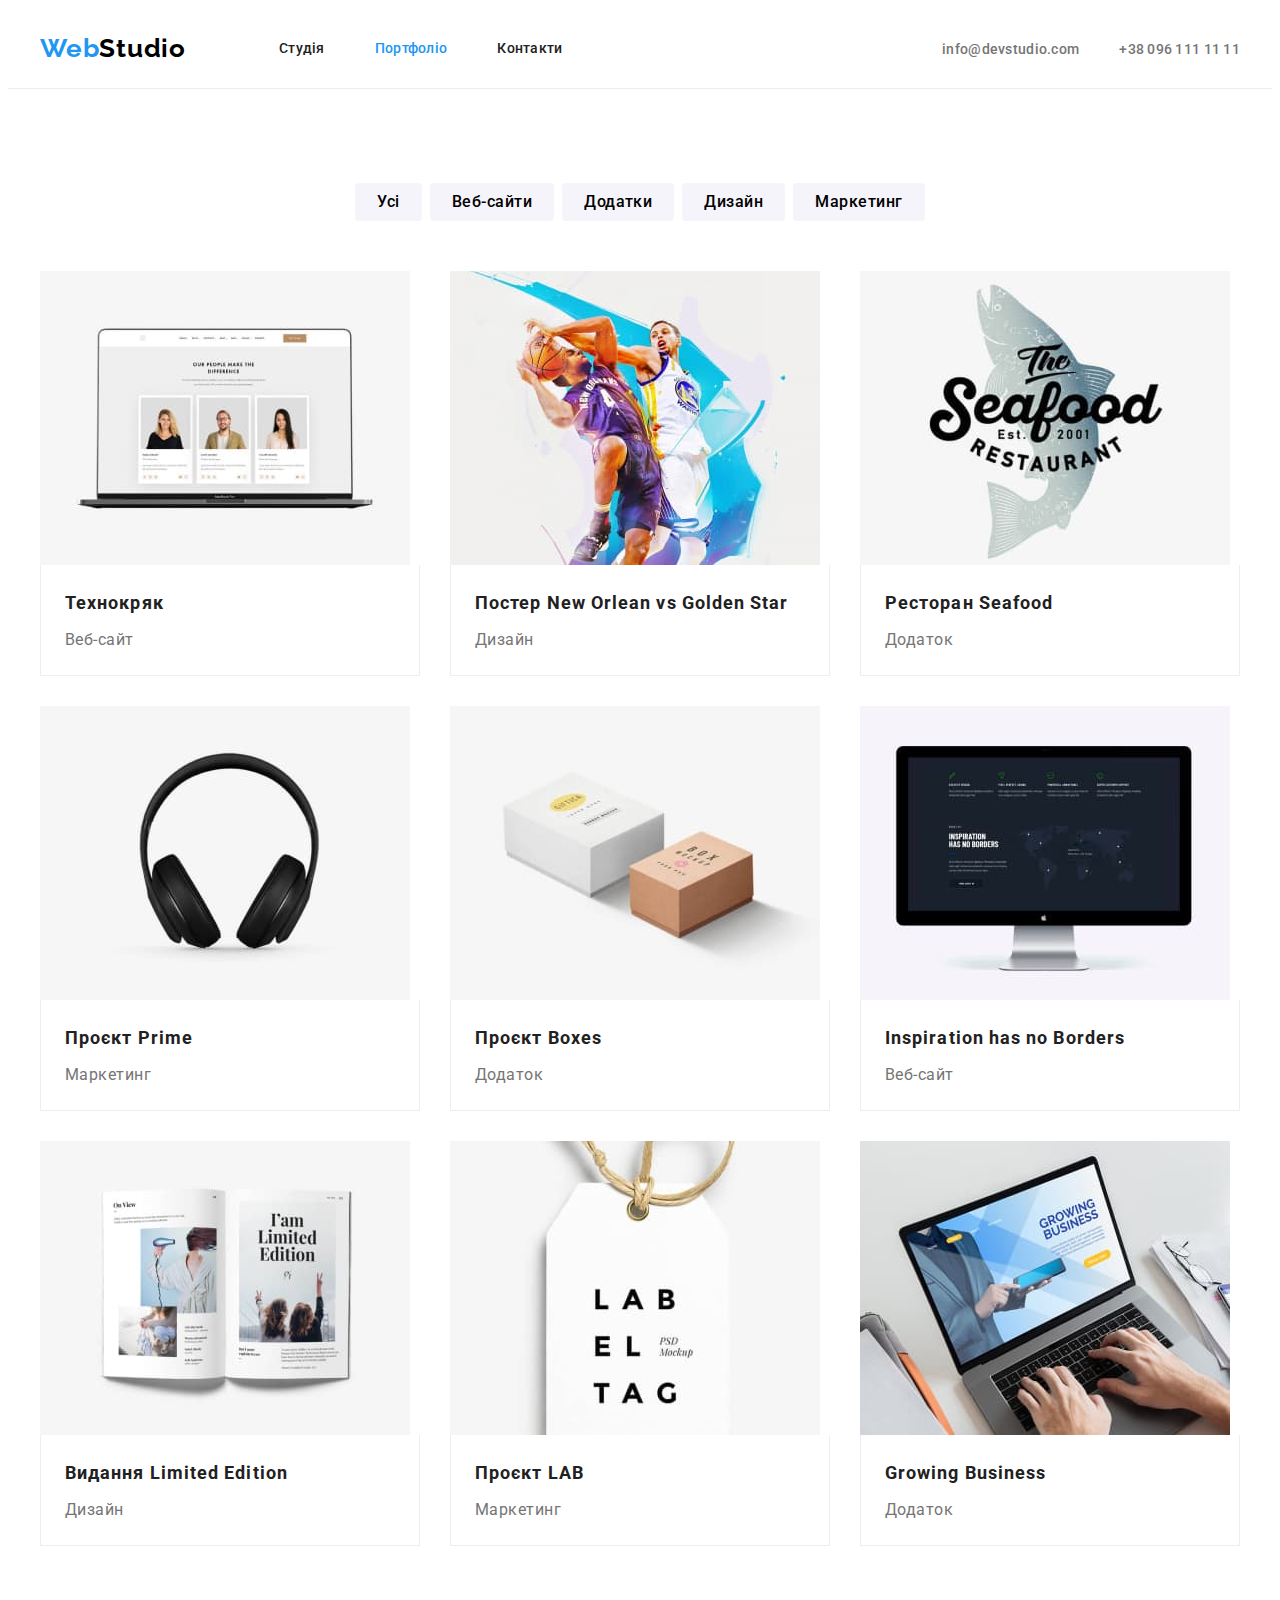
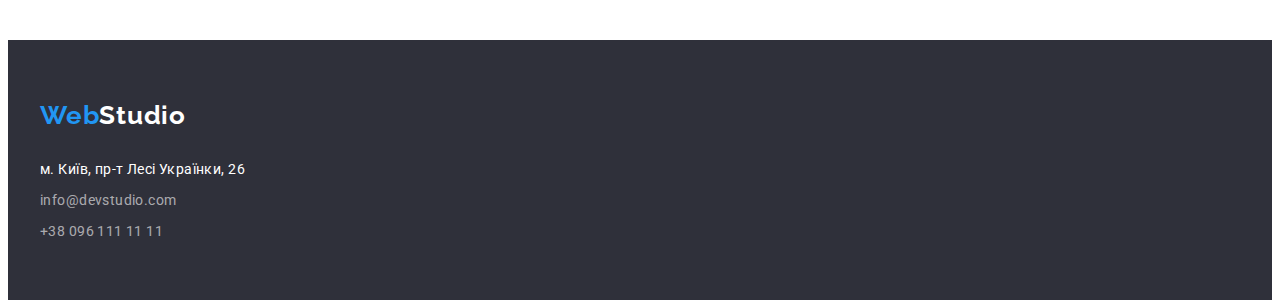
==== portfolio.html @ 0dc54e3d "завдання 4" ====
<!DOCTYPE html>
<html lang="uk">
  <head>
    <meta charset="UTF-8" />
    <meta http-equiv="X-UA-Compatible" content="IE=edge" />
    <meta name="viewport" content="width=device-width, initial-scale=1.0" />
    <link rel="preconnect" href="https://fonts.googleapis.com" />
    <link rel="preconnect" href="https://fonts.gstatic.com" crossorigin />
    <link
      href="https://fonts.googleapis.com/css2?family=Raleway:wght@700&family=Roboto:wght@400;500;700;900&display=swap"
      rel="stylesheet"
    />
    <link
      rel="stylesheet"
      href="https://cdnjs.cloudflare.com/ajax/libs/modern-normalize/1.1.0/modern-normalize.min.css"
      integrity="sha512-wpPYUAdjBVSE4KJnH1VR1HeZfpl1ub8YT/NKx4PuQ5NmX2tKuGu6U/JRp5y+Y8XG2tV+wKQpNHVUX03MfMFn9Q=="
      crossorigin="anonymous"
      referrerpolicy="no-referrer"
    />
    <link rel="stylesheet" href="./css/styles.css" />
    <title>Портфоліо</title>
  </head>
  <body>
    <header class="design-header">
      <div class="container">
        <div class="header-container">
          <nav class="nav-container">
            <a class="logo" href="./index.html"><span class="accent">Web</span>Studio</a>
            <ul class="list header-menu">
              <li>
                <a class="navi link" href="./index.html">Студія</a>
              </li>
              <li>
                <a class="navi current link" href="./portfolio.html">Портфоліо</a>
              </li>
              <li>
                <a class="navi link" href="#">Контакти</a>
              </li>
            </ul>
          </nav>
          <ul class="header-media list">
            <li>
              <a class="mail-phone link" href="mailto:info@devstudio.com">info@devstudio.com</a>
            </li>
            <li>
              <a class="mail-phone link" href="tel:+380961111111">+38 096 111 11 11</a>
            </li>
          </ul>
        </div>
      </div>
    </header>
    <main class="portfolio-main">
      <section class="section">
        <div class="container list-container">
          <h1 class="visually-hidden">Приклади наших робіт</h1>
          <ul class="list list-button">
            <li>
              <button class="portfolio-button" type="button">Усі</button>
            </li>
            <li>
              <button class="portfolio-button" type="button">Веб-сайти</button>
            </li>
            <li>
              <button class="portfolio-button" type="button">Додатки</button>
            </li>
            <li>
              <button class="portfolio-button" type="button">Дизайн</button>
            </li>
            <li>
              <button class="portfolio-button" type="button">Маркетинг</button>
            </li>
          </ul>
          <ul class="list img-container">
            <li class="portfolio-item">
              <img src="./images/img1-portfolio.jpg" alt="Наші розробки" width="370" />
              <div class="div-text">
                <h2 class="porfolio-title">Технокряк</h2>
                <p class="portfolio-text">Веб-сайт</p>
              </div>
            </li>
            <li class="portfolio-item">
              <img src="./images/img2-portfolio.jpg" alt="Баскетбол" width="370" />
              <div class="div-text">
                <h2 class="porfolio-title">Постер New Orlean vs Golden Star</h2>
                <p class="portfolio-text">Дизайн</p>
              </div>
            </li>
            <li class="portfolio-item">
              <img src="./images/img3-portfolio.jpg" alt="Риба" width="370" />
              <div class="div-text">
                <h2 class="porfolio-title">Ресторан Seafood</h2>
                <p class="portfolio-text">Додаток</p>
              </div>
            </li>
            <li class="portfolio-item">
              <img src="./images/img4-portfolio.jpg" alt="Навушники" width="370" />
              <div class="div-text">
                <h2 class="porfolio-title">Проєкт Prime</h2>
                <p class="portfolio-text">Маркетинг</p>
              </div>
            </li>
            <li class="portfolio-item">
              <img src="./images/img5-portfolio.jpg" alt="Коробочки" width="370" />
              <div class="div-text">
                <h2 class="porfolio-title">Проєкт Boxes</h2>
                <p class="portfolio-text">Додаток</p>
              </div>
            </li>
            <li class="portfolio-item">
              <img src="./images/img6-portfolio.jpg" alt="Монітор" width="370" />
              <div class="div-text">
                <h2 class="porfolio-title">Inspiration has no Borders</h2>
                <p class="portfolio-text">Веб-сайт</p>
              </div>
            </li>
            <li class="portfolio-item">
              <img src="./images/img7-portfolio.jpg" alt="Книга" width="370" />
              <div class="div-text">
                <h2 class="porfolio-title">Видання Limited Edition</h2>
                <p class="portfolio-text">Дизайн</p>
              </div>
            </li>
            <li class="portfolio-item">
              <img src="./images/img8-portfolio.jpg" alt="Бірка" width="370" />
              <div class="div-text">
                <h2 class="porfolio-title">Проєкт LAB</h2>
                <p class="portfolio-text">Маркетинг</p>
              </div>
            </li>
            <li class="portfolio-item">
              <img src="./images/img9-portfolio.jpg" alt="Робота за ноубуком" width="370" />
              <div class="div-text">
                <h2 class="porfolio-title">Growing Business</h2>
                <p class="portfolio-text">Додаток</p>
              </div>
            </li>
          </ul>
        </div>
      </section>
    </main>
    <footer class="design-footer">
      <div class="container">
        <a class="logo-footer link" href="./index.html"><span class="accent">Web</span>Studio</a>
        <address class="address-box">
          <ul class="list">
            <li class="footer-items">
              <a
                class="footer-map"
                href="https://goo.gl/maps/CPtrU1FHBa2aNyZL9"
                rel="noopener noreferrer nofollow"
                target="_blank"
                >м. Київ, пр-т Лесі Українки, 26</a
              >
            </li>
            <li class="footer-items">
              <a class="footer-mail" href="mailto:info@devstudio.com">info@devstudio.com</a>
            </li>
            <li>
              <a class="footer-phon" href="tel:+380961111111">+38 096 111 11 11</a>
            </li>
          </ul>
        </address>
      </div>
    </footer>
  </body>
</html>
---- css/styles.css ----
/* Variables */
:root {
  --main-background-color: #fff;

  --hero-bg-color: #2f303a;
  --button-bg-color: #2196f3;
  --button-bgactiv-color: #188ce8;
  --sectionwork-bg-color: #f5f5f5;
  --sectionteam-bg-color: #f5f4fa;
  --footer-bg-color: #2f303a;

  --accent-color: #2196f3;

  --main-font-color: #212121;
  --headadd-font-color: #757575;
  --secondary-font-color: #fff;
  --logo-font-color: #000000;
  --add-ml-color: rgba(255, 255, 255, 0.6);
  --header-line-color: #ececec;
  --item-border-color: #eeeeee;
}
/* Global styles */
body {
  background-color: var(--main-background-color);
  color: var(--main-font-color);
  font-family: 'Roboto', sans-serif;
}
.list {
  list-style-type: none;
}
.link {
  color: inherit;
  text-decoration: none;
}
.visually-hidden {
  position: absolute;
  white-space: nowrap;
  width: 1px;
  height: 1px;
  overflow: hidden;
  border: 0;
  padding: 0;
  clip: rect(0 0 0 0);
  clip-path: inset(50%);
  margin: -1px;
}
/* Design */
.logo {
  font-family: 'Raleway', sans-serif;
  text-decoration: none;
  font-weight: 700;
  font-size: 26px;
  line-height: 1.192;
  letter-spacing: 0.03em;

  color: var(--logo-font-color);
}
.accent {
  color: var(--accent-color);
}
.navi {
  font-weight: 500;
  font-size: 14px;
  line-height: 1.143;
  letter-spacing: 0.02em;
  padding: 32px 0;
  display: flex;
}
.navi:hover,
.navi:focus {
  color: var(--accent-color);
}
.mail-phone {
  color: var(--headadd-font-color);

  font-weight: 500;
  font-size: 14px;
  line-height: 1.143;
  letter-spacing: 0.02em;
}
.mail-phone:hover,
.mail-phone:focus {
  color: var(--accent-color);
}
.hero {
  background-color: var(--hero-bg-color);
  margin: 0 auto;

  max-width: 1600px;
  padding-top: 200px;
  padding-bottom: 200px;
}
.hero-title {
  color: var(--secondary-font-color);

  font-weight: 900;
  font-size: 44px;
  line-height: 1.363;
  text-transform: uppercase;
  text-align: center;
  letter-spacing: 0.06em;
  margin-top: 0;
  margin-bottom: 30px;
  width: 696px;
  margin-left: auto;
  margin-right: auto;
}
.hero-button {
  background-color: var(--button-bg-color);
  color: var(--secondary-font-color);

  font-family: inherit;
  font-weight: 700;
  font-size: 16px;
  line-height: 1.875;
  letter-spacing: 0.06em;
  text-align: center;

  cursor: pointer;
  display: block;
  margin-left: auto;
  margin-right: auto;

  border-radius: 4px;
  border: none;
  padding: 10px 24px;
}
.hero-button:hover,
.hero-button:focus {
  background-color: var(--button-bgactiv-color);
  width: 216px;
}
.features-title {
  text-transform: uppercase;
  font-size: 14px;
  line-height: 1.143;
  letter-spacing: 0.03em;
}
.features-text {
  color: var(--headadd-font-color);

  font-size: 14px;
  line-height: 1.714;
  letter-spacing: 0.03em;
  margin: 0;
}
.work-title {
  text-align: center;
  font-size: 36px;
  line-height: 1.167;
  letter-spacing: 0.03em;
  margin-bottom: 50px;
}
.work-list {
  display: flex;
  gap: 30px;
}
.team {
  background-color: var(--sectionteam-bg-color);
}
.team-title {
  text-align: center;
  font-size: 36px;
  line-height: 1.167;
  letter-spacing: 0.03em;
  margin-bottom: 50px;
}
.card {
  background-color: var(--main-background-color);
}
.name-title {
  text-align: center;
  font-weight: 500;
  font-size: 16px;
  line-height: 1.1875;
  letter-spacing: 0.03em;
  margin-top: 0px;
  margin-bottom: 10px;
}
.team-text {
  color: var(--headadd-font-color);

  text-align: center;
  font-size: 16px;
  line-height: 1.1875;
  letter-spacing: 0.03em;
  margin-bottom: 0px;
}
.design-footer {
  background-color: var(--footer-bg-color);

  padding-top: 60px;
  padding-bottom: 60px;
}
.logo-footer {
  color: var(--secondary-font-color);

  font-family: 'Raleway', sans-serif;
  font-style: normal;
  font-weight: 700;
  font-size: 26px;
  line-height: 1.192;
  letter-spacing: 0.03em;
}
.footer-map {
  color: var(--secondary-font-color);

  text-decoration: none;
  font-style: normal;
  font-size: 14px;
  line-height: 1.143;
  letter-spacing: 0.03em;
}
.footer-items {
  margin-bottom: 12px;
}
.footer-mail,
.footer-phon {
  color: var(--add-ml-color);

  font-style: normal;
  font-size: 14px;
  line-height: 1.143;
  letter-spacing: 0.03em;
  text-decoration: none;
}
.footer-mail:hover,
.footer-mail:focus,
.footer-phon:hover,
.footer-phon:focus,
.footer-map:hover,
.footer-map:focus {
  color: var(--accent-color);
}
.portfolio-button {
  background-color: var(--sectionteam-bg-color);

  font-family: inherit;
  font-weight: 500;
  font-size: 16px;
  line-height: 1.62;
  text-align: center;
  letter-spacing: 0.03em;
  border: none;
  border-radius: 4px;
  padding: 6px 22px;

  cursor: pointer;
}
.portfolio-button:hover,
.portfolio-button:focus {
  background-color: var(--button-bg-color);
  color: var(--secondary-font-color);
}
.porfolio-title {
  font-weight: 700;
  font-size: 18px;
  line-height: 2;
  letter-spacing: 0.06em;
}
.portfolio-text {
  color: var(--headadd-font-color);

  font-size: 16px;
  line-height: 1.88;
  letter-spacing: 0.03em;
}
.current {
  color: var(--accent-color);
}

.section {
  padding: 94px 0;
}
.work {
  padding-top: 0;
}
.container {
  width: 1200px;
  margin: 0 auto;
  padding: 0 15px;
}
/* Стили для обнуления верхних отступов у элементов */
h1,
h2,
h3,
h4,
h5,
h6,
p {
  margin-top: 0;
}
/* Класс для обнуления базовых свойств у списков (ul) */
.list {
  list-style: none;
  padding-left: 0;
  margin: 0;
}

/* Свойства для корректного отображения картинок */
img {
  display: block;
  max-width: 100%;
  height: auto;
}

.features-card {
  width: 270px;
}
.features-list {
  display: flex;
  gap: 30px;
}

.design-header {
  border-bottom: 1px solid var(--header-line-color);
}
.header-container {
  display: flex;
  justify-content: space-between;
}
.nav-container {
  display: flex;
  align-items: center;
  gap: 93px;
}
.header-menu {
  display: flex;
  gap: 50px;
}
.header-media {
  display: flex;
  align-items: center;
  gap: 40px;
}

.team-list {
  display: flex;
  gap: 30px;
}
.address-box {
  margin-top: 28px;
}
.list-button {
  display: flex;
  margin: 0 auto 50px auto;
  justify-content: center;
  gap: 8px;
}
.img-container {
  display: flex;
  flex-wrap: wrap;
  gap: 30px;
}
.porfolio-title {
  margin-bottom: 4px;
}
.portfolio-text {
  margin: 0;
}
.div-text {
  padding: 20px 24px;
  border-left: 1px solid var(--item-border-color);
  border-right: 1px solid var(--item-border-color);
  border-bottom: 1px solid var(--item-border-color);
}
.item {
  flex-basis: calc((100% - 90px) / 4);
}
.work-item {
  flex-basis: calc((100% - 60px) / 3);
}
.card-item {
  flex-basis: calc((100% - 90px) / 4);
}
.portfolio-item {
  flex-basis: calc((100% - 60px) / 3);
}
.text-container {
  padding: 30px;
}
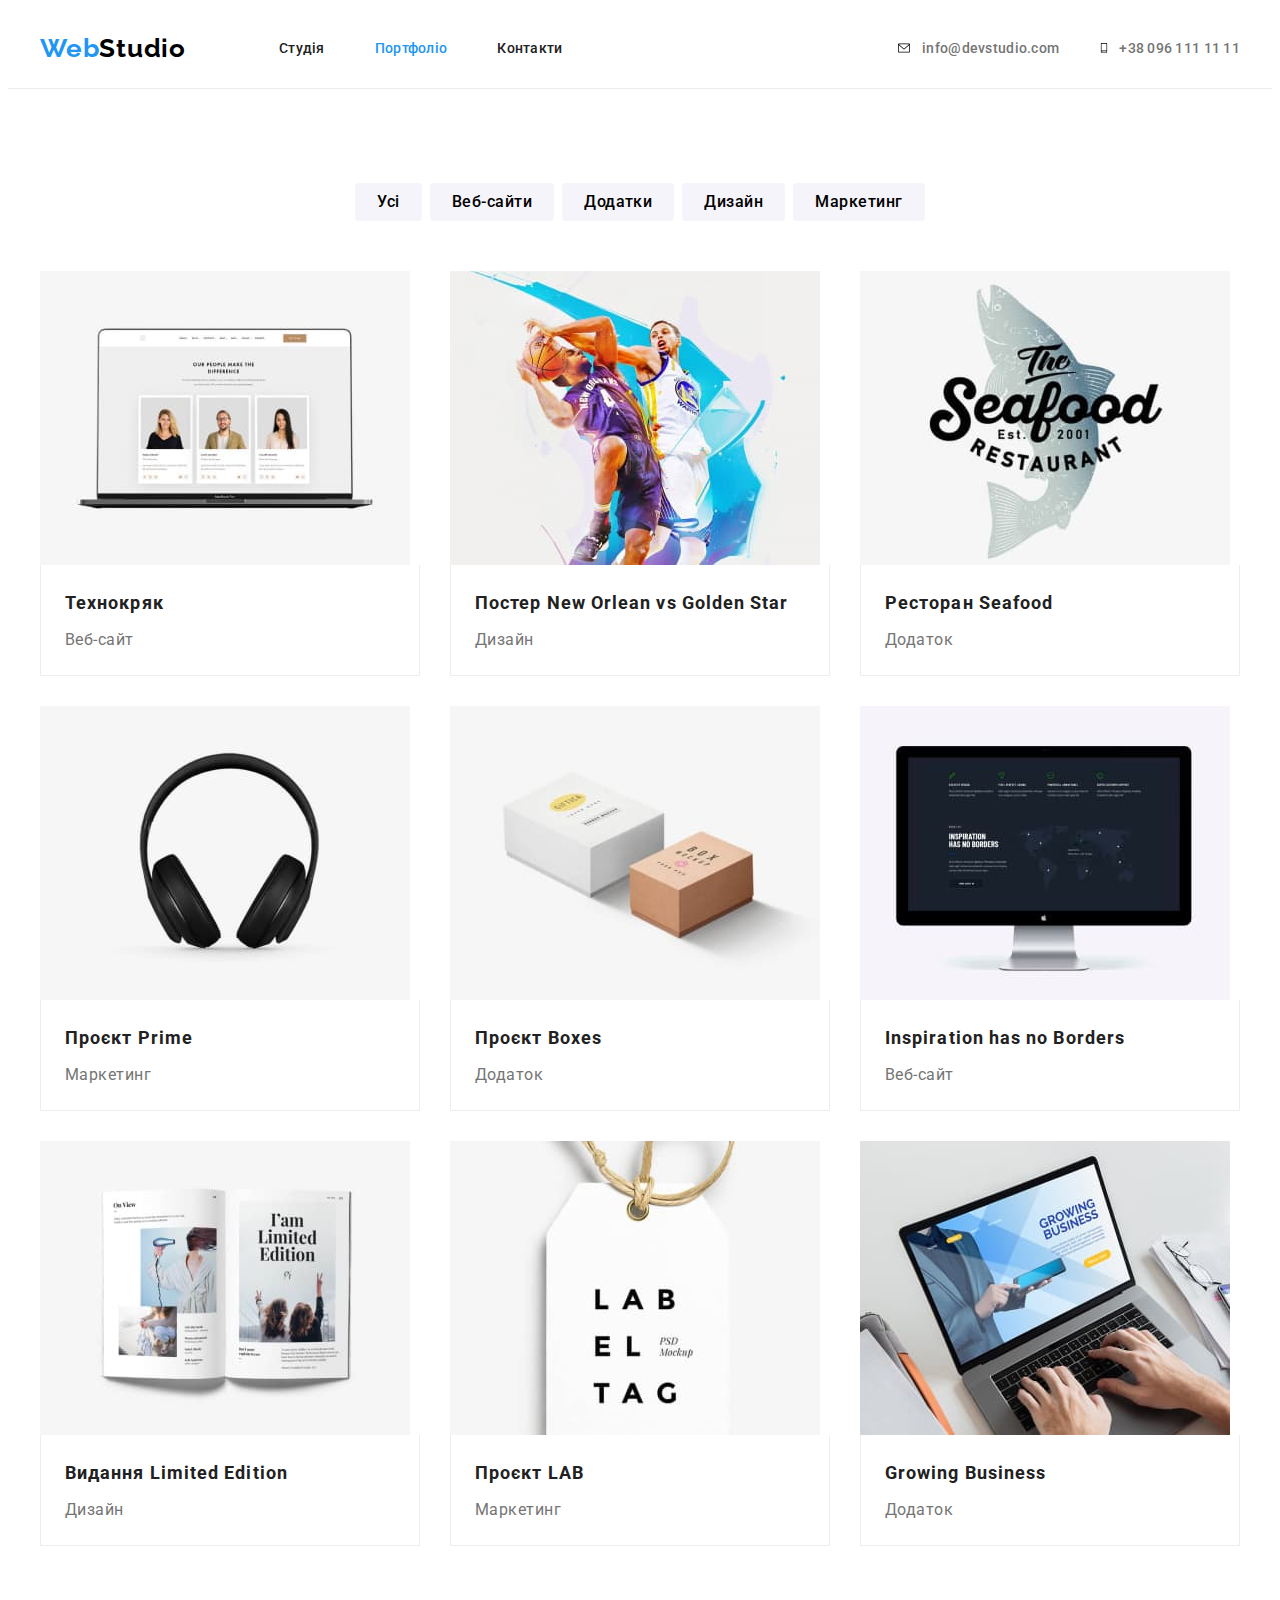
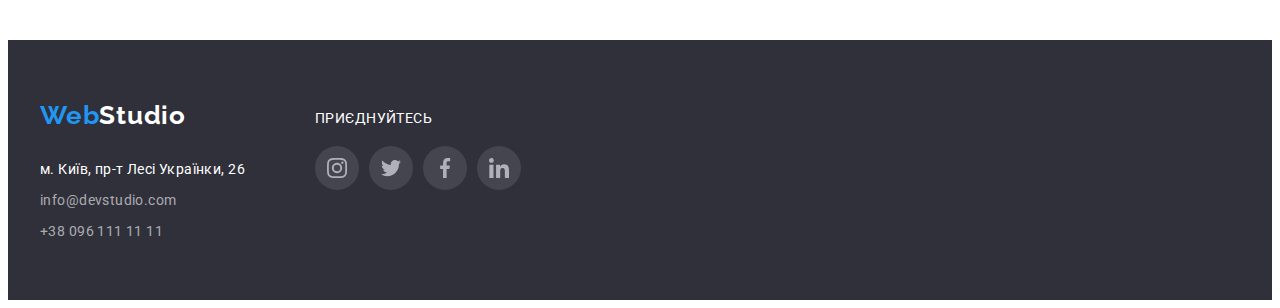
==== commit 7e378dad: "зміни" ====
--- a/portfolio.html
+++ b/portfolio.html
@@ -40,10 +40,20 @@
           </nav>
           <ul class="header-media list">
             <li>
-              <a class="mail-phone link" href="mailto:info@devstudio.com">info@devstudio.com</a>
-            </li>
-            <li>
-              <a class="mail-phone link" href="tel:+380961111111">+38 096 111 11 11</a>
+              <a class="mail-phone link" href="mailto:info@devstudio.com">
+                <svg width="16" height="12">
+                  <use href="/images/icons.svg#icon-envelope"></use>
+                </svg>
+                info@devstudio.com</a
+              >
+            </li>
+            <li>
+              <a class="mail-phone link" href="tel:+380961111111"
+                ><svg width="10" height="16">
+                  <use href="/images/icons.svg#icon-smartphone"></use>
+                </svg>
+                +38 096 111 11 11</a
+              >
             </li>
           </ul>
         </div>
@@ -139,27 +149,62 @@
       </section>
     </main>
     <footer class="design-footer">
-      <div class="container">
-        <a class="logo-footer link" href="./index.html"><span class="accent">Web</span>Studio</a>
-        <address class="address-box">
-          <ul class="list">
-            <li class="footer-items">
-              <a
-                class="footer-map"
-                href="https://goo.gl/maps/CPtrU1FHBa2aNyZL9"
-                rel="noopener noreferrer nofollow"
-                target="_blank"
-                >м. Київ, пр-т Лесі Українки, 26</a
-              >
-            </li>
-            <li class="footer-items">
-              <a class="footer-mail" href="mailto:info@devstudio.com">info@devstudio.com</a>
-            </li>
-            <li>
-              <a class="footer-phon" href="tel:+380961111111">+38 096 111 11 11</a>
-            </li>
-          </ul>
-        </address>
+      <div class="container footer-box">
+        <div class="container-address">
+          <a class="logo-footer link" href="./index.html"><span class="accent">Web</span>Studio</a>
+          <address class="address-box">
+            <ul class="list">
+              <li class="footer-items">
+                <a
+                  class="footer-map"
+                  href="https://goo.gl/maps/CPtrU1FHBa2aNyZL9"
+                  rel="noopener noreferrer nofollow"
+                  target="_blank"
+                  >м. Київ, пр-т Лесі Українки, 26</a
+                >
+              </li>
+              <li class="footer-items">
+                <a class="footer-mail" href="mailto:info@devstudio.com">info@devstudio.com</a>
+              </li>
+              <li>
+                <a class="footer-phon" href="tel:+380961111111">+38 096 111 11 11</a>
+              </li>
+            </ul>
+          </address>
+        </div>
+        <div class="network">
+          <p class="inscription">Приєднуйтесь</p>
+          <ul class="icons list">
+            <li>
+              <a class="ellipse-footer" href="https://www.instagram.com"
+                ><svg width="20" height="20">
+                  <use href="/images/icons.svg#icon-instagram"></use>
+                </svg>
+              </a>
+            </li>
+            <li>
+              <a class="ellipse-footer" href="https://twitter.com/">
+                <svg width="20" height="20">
+                  <use href="/images/icons.svg#icon-twitter"></use>
+                </svg>
+              </a>
+            </li>
+            <li>
+              <a class="ellipse-footer" href="https://www.facebook.com/">
+                <svg width="20" height="20">
+                  <use href="/images/icons.svg#icon-facebook"></use>
+                </svg>
+              </a>
+            </li>
+            <li>
+              <a class="ellipse-footer" href="https://www.linkedin.com"
+                ><svg width="20" height="20">
+                  <use href="/images/icons.svg#icon-linkedin"></use>
+                </svg>
+              </a>
+            </li>
+          </ul>
+        </div>
       </div>
     </footer>
   </body>
--- a/css/styles.css
+++ b/css/styles.css
@@ -18,6 +18,8 @@
   --add-ml-color: rgba(255, 255, 255, 0.6);
   --header-line-color: #ececec;
   --item-border-color: #eeeeee;
+
+  --icon-color: #afb1b8;
 }
 /* Global styles */
 body {
@@ -77,14 +79,24 @@
   font-size: 14px;
   line-height: 1.143;
   letter-spacing: 0.02em;
+
+  display: flex;
+  align-items: center;
+  gap: 10px;
 }
 .mail-phone:hover,
 .mail-phone:focus {
   color: var(--accent-color);
+  fill: var(--accent-color);
 }
 .hero {
   background-color: var(--hero-bg-color);
+  background-image: linear-gradient(rgba(47, 48, 58, 0.4), rgba(47, 48, 58, 0.4)),
+    url('../images/fon.jpg');
   margin: 0 auto;
+  background-size: cover;
+  background-position: center;
+  background-repeat: no-repeat;
 
   max-width: 1600px;
   padding-top: 200px;
@@ -167,6 +179,8 @@
 }
 .card {
   background-color: var(--main-background-color);
+  box-shadow: 0px 1px 3px rgba(0, 0, 0, 0.12), 0px 1px 1px rgba(0, 0, 0, 0.14),
+    0px 2px 1px rgba(0, 0, 0, 0.2);
 }
 .name-title {
   text-align: center;
@@ -251,6 +265,8 @@
 .portfolio-button:focus {
   background-color: var(--button-bg-color);
   color: var(--secondary-font-color);
+  box-shadow: 0px 3px 1px rgba(0, 0, 0, 0.1), 0px 1px 2px rgba(0, 0, 0, 0.08),
+    0px 2px 2px rgba(0, 0, 0, 0.12);
 }
 .porfolio-title {
   font-weight: 700;
@@ -376,6 +392,107 @@
 .portfolio-item {
   flex-basis: calc((100% - 60px) / 3);
 }
+.portfolio-item:hover {
+  box-shadow: 0px 1px 1px rgba(0, 0, 0, 0.12), 0px 4px 4px rgba(0, 0, 0, 0.06),
+    1px 4px 6px rgba(0, 0, 0, 0.16);
+}
 .text-container {
-  padding: 30px;
-}
+  padding: 30px 30px 16px 30px;
+}
+.icons {
+  display: flex;
+  /* flex-wrap: wrap; */
+  gap: 10px;
+  justify-content: center;
+  padding: 0 32px 30px 32px;
+}
+.ellipse {
+  display: flex;
+  align-items: center;
+  justify-content: center;
+  width: 44px;
+  height: 44px;
+  border-radius: 50%;
+  background-color: var(--main-background-color);
+  fill: var(--icon-color);
+}
+.ellipse:hover,
+.ellipse:focus {
+  background-color: var(--accent-color);
+  fill: var(--main-background-color);
+}
+.favicons {
+  display: flex;
+  align-items: center;
+  justify-content: center;
+  width: 270px;
+  height: 120px;
+  margin-bottom: 30px;
+
+  background: var(--sectionteam-bg-color);
+  border-radius: 4px;
+}
+.favicons:hover {
+}
+.customers-title {
+  text-align: center;
+  font-size: 36px;
+  line-height: 1.167;
+  letter-spacing: 0.03em;
+  margin-bottom: 50px;
+}
+.customers-list {
+  display: flex;
+  justify-content: center;
+  gap: 30px;
+  /* padding-bottom: 94px; */
+}
+.box {
+  display: flex;
+  width: 170px;
+  height: 92px;
+  align-items: center;
+  justify-content: center;
+  border: 1px solid var(--icon-color);
+  border-radius: 4px;
+  fill: var(--icon-color);
+}
+.box:hover {
+  fill: var(--accent-color);
+  border: 1px solid var(--accent-color);
+}
+.footer-box {
+  display: flex;
+}
+.container-address {
+  margin-right: 70px;
+}
+.network {
+  color: var(--secondary-font-color);
+  margin-top: 10px;
+  width: 206px;
+  height: 80px;
+}
+.inscription {
+  margin-bottom: 20px;
+  text-transform: uppercase;
+  font-size: 14px;
+  line-height: 1.143;
+  letter-spacing: 0.03em;
+}
+.ellipse-footer {
+}
+.ellipse-footer {
+  display: flex;
+  align-items: center;
+  justify-content: center;
+  width: 44px;
+  height: 44px;
+  border-radius: 50%;
+  background-color: rgba(255, 255, 255, 0.1);
+  fill: var(--icon-color);
+}
+.ellipse-footer:hover,
+.ellipse-footer:focus {
+  background-color: var(--accent-color);
+  fill: var(--main-background-color);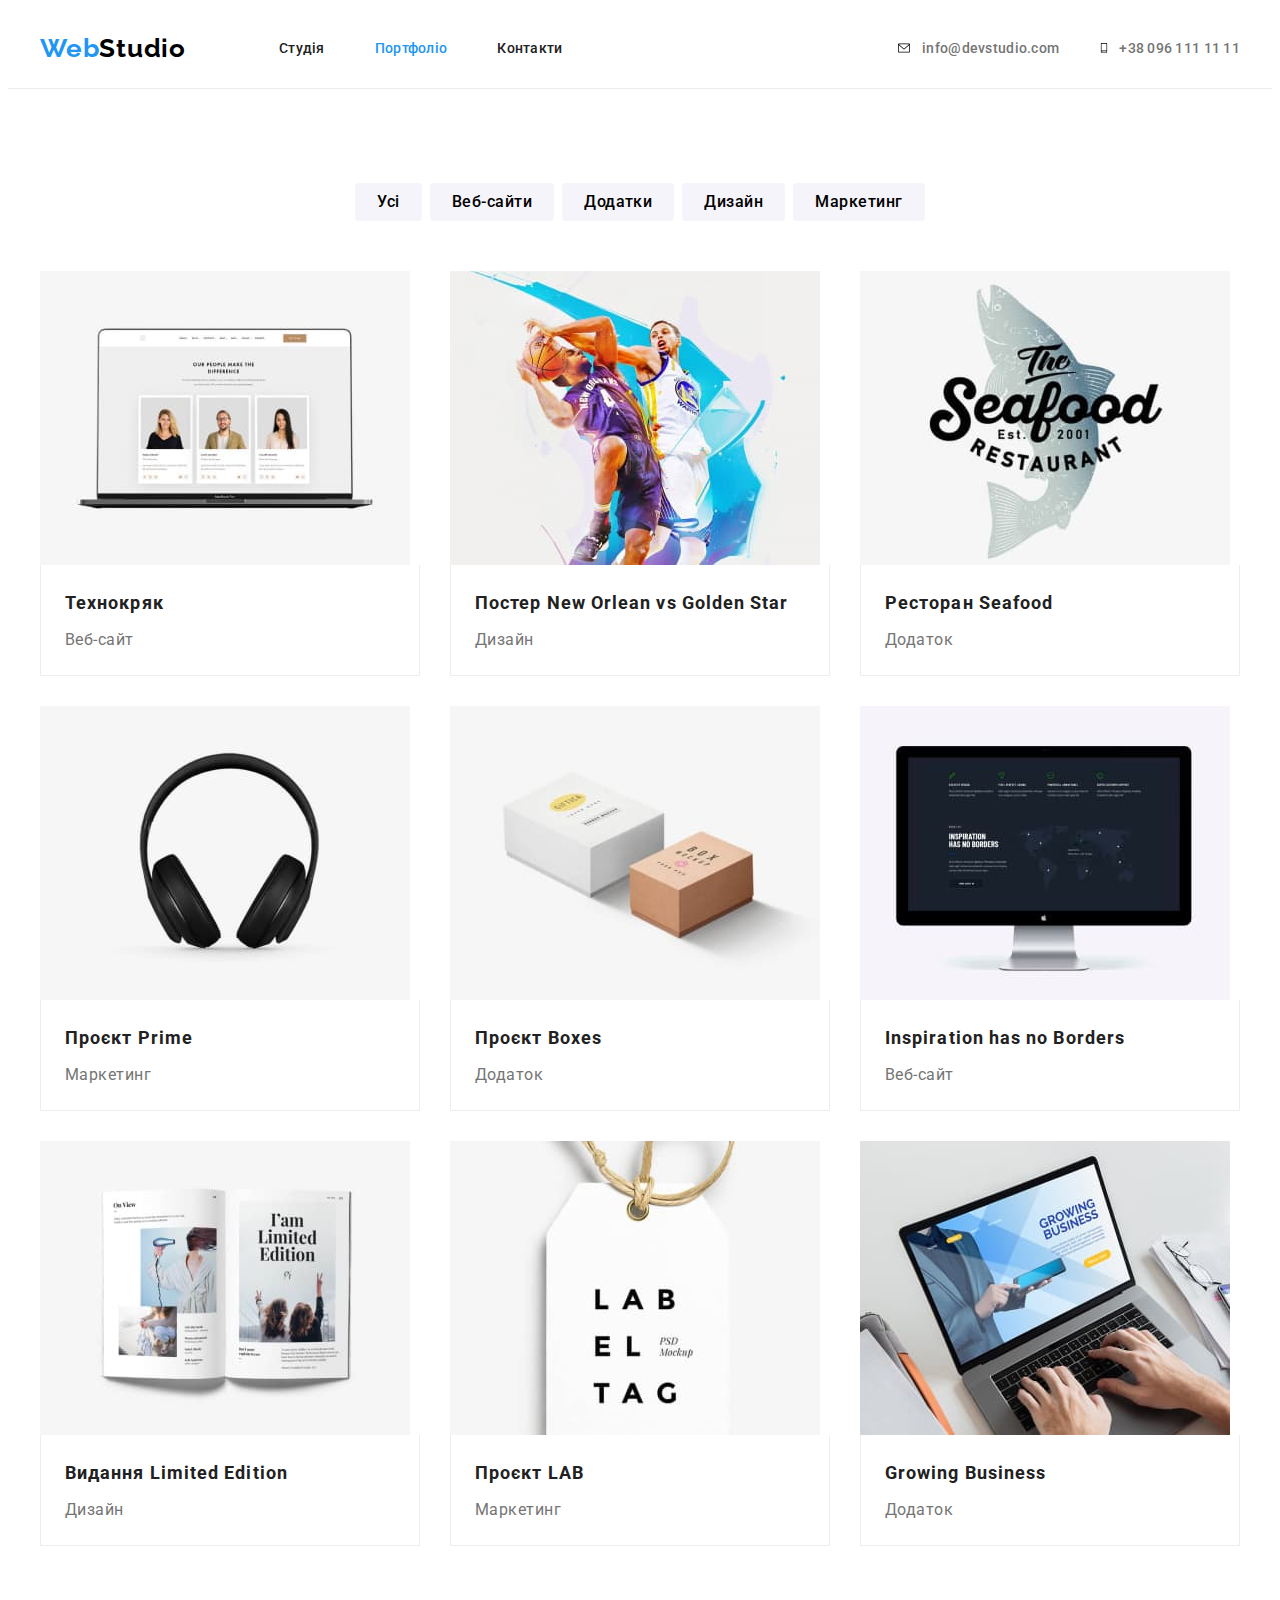
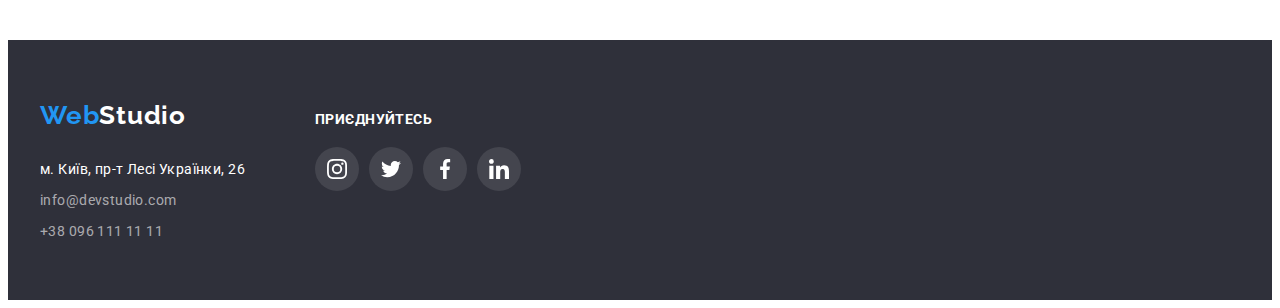
==== commit 3e477664: "зміни" ====
--- a/portfolio.html
+++ b/portfolio.html
@@ -42,7 +42,7 @@
             <li>
               <a class="mail-phone link" href="mailto:info@devstudio.com">
                 <svg width="16" height="12">
-                  <use href="/images/icons.svg#icon-envelope"></use>
+                  <use href="./images/icons.svg#icon-envelope"></use>
                 </svg>
                 info@devstudio.com</a
               >
@@ -50,7 +50,7 @@
             <li>
               <a class="mail-phone link" href="tel:+380961111111"
                 ><svg width="10" height="16">
-                  <use href="/images/icons.svg#icon-smartphone"></use>
+                  <use href="./images/icons.svg#icon-smartphone"></use>
                 </svg>
                 +38 096 111 11 11</a
               >
@@ -82,67 +82,85 @@
           </ul>
           <ul class="list img-container">
             <li class="portfolio-item">
-              <img src="./images/img1-portfolio.jpg" alt="Наші розробки" width="370" />
-              <div class="div-text">
-                <h2 class="porfolio-title">Технокряк</h2>
-                <p class="portfolio-text">Веб-сайт</p>
-              </div>
-            </li>
-            <li class="portfolio-item">
-              <img src="./images/img2-portfolio.jpg" alt="Баскетбол" width="370" />
-              <div class="div-text">
-                <h2 class="porfolio-title">Постер New Orlean vs Golden Star</h2>
-                <p class="portfolio-text">Дизайн</p>
-              </div>
-            </li>
-            <li class="portfolio-item">
-              <img src="./images/img3-portfolio.jpg" alt="Риба" width="370" />
-              <div class="div-text">
-                <h2 class="porfolio-title">Ресторан Seafood</h2>
-                <p class="portfolio-text">Додаток</p>
-              </div>
-            </li>
-            <li class="portfolio-item">
-              <img src="./images/img4-portfolio.jpg" alt="Навушники" width="370" />
-              <div class="div-text">
-                <h2 class="porfolio-title">Проєкт Prime</h2>
-                <p class="portfolio-text">Маркетинг</p>
-              </div>
-            </li>
-            <li class="portfolio-item">
-              <img src="./images/img5-portfolio.jpg" alt="Коробочки" width="370" />
-              <div class="div-text">
-                <h2 class="porfolio-title">Проєкт Boxes</h2>
-                <p class="portfolio-text">Додаток</p>
-              </div>
-            </li>
-            <li class="portfolio-item">
-              <img src="./images/img6-portfolio.jpg" alt="Монітор" width="370" />
-              <div class="div-text">
-                <h2 class="porfolio-title">Inspiration has no Borders</h2>
-                <p class="portfolio-text">Веб-сайт</p>
-              </div>
-            </li>
-            <li class="portfolio-item">
-              <img src="./images/img7-portfolio.jpg" alt="Книга" width="370" />
-              <div class="div-text">
-                <h2 class="porfolio-title">Видання Limited Edition</h2>
-                <p class="portfolio-text">Дизайн</p>
-              </div>
-            </li>
-            <li class="portfolio-item">
-              <img src="./images/img8-portfolio.jpg" alt="Бірка" width="370" />
-              <div class="div-text">
-                <h2 class="porfolio-title">Проєкт LAB</h2>
-                <p class="portfolio-text">Маркетинг</p>
-              </div>
-            </li>
-            <li class="portfolio-item">
-              <img src="./images/img9-portfolio.jpg" alt="Робота за ноубуком" width="370" />
-              <div class="div-text">
-                <h2 class="porfolio-title">Growing Business</h2>
-                <p class="portfolio-text">Додаток</p>
-              </div>
+              <a class="portfolio-link" href=""
+                ><img src="./images/img1-portfolio.jpg" alt="Наші розробки" width="370" />
+                <div class="div-text">
+                  <h2 class="porfolio-title">Технокряк</h2>
+                  <p class="portfolio-text">Веб-сайт</p>
+                </div></a
+              >
+            </li>
+            <li class="portfolio-item">
+              <a class="portfolio-link" href=""
+                ><img src="./images/img2-portfolio.jpg" alt="Баскетбол" width="370" />
+                <div class="div-text">
+                  <h2 class="porfolio-title">Постер New Orlean vs Golden Star</h2>
+                  <p class="portfolio-text">Дизайн</p>
+                </div></a
+              >
+            </li>
+            <li class="portfolio-item">
+              <a class="portfolio-link" href=""
+                ><img src="./images/img3-portfolio.jpg" alt="Риба" width="370" />
+                <div class="div-text">
+                  <h2 class="porfolio-title">Ресторан Seafood</h2>
+                  <p class="portfolio-text">Додаток</p>
+                </div></a
+              >
+            </li>
+            <li class="portfolio-item">
+              <a class="portfolio-link" href=""
+                ><img src="./images/img4-portfolio.jpg" alt="Навушники" width="370" />
+                <div class="div-text">
+                  <h2 class="porfolio-title">Проєкт Prime</h2>
+                  <p class="portfolio-text">Маркетинг</p>
+                </div></a
+              >
+            </li>
+            <li class="portfolio-item">
+              <a class="portfolio-link" href=""
+                ><img src="./images/img5-portfolio.jpg" alt="Коробочки" width="370" />
+                <div class="div-text">
+                  <h2 class="porfolio-title">Проєкт Boxes</h2>
+                  <p class="portfolio-text">Додаток</p>
+                </div></a
+              >
+            </li>
+            <li class="portfolio-item">
+              <a class="portfolio-link" href=""
+                ><img src="./images/img6-portfolio.jpg" alt="Монітор" width="370" />
+                <div class="div-text">
+                  <h2 class="porfolio-title">Inspiration has no Borders</h2>
+                  <p class="portfolio-text">Веб-сайт</p>
+                </div></a
+              >
+            </li>
+            <li class="portfolio-item">
+              <a class="portfolio-link" href=""
+                ><img src="./images/img7-portfolio.jpg" alt="Книга" width="370" />
+                <div class="div-text">
+                  <h2 class="porfolio-title">Видання Limited Edition</h2>
+                  <p class="portfolio-text">Дизайн</p>
+                </div></a
+              >
+            </li>
+            <li class="portfolio-item">
+              <a class="portfolio-link" href=""
+                ><img src="./images/img8-portfolio.jpg" alt="Бірка" width="370" />
+                <div class="div-text">
+                  <h2 class="porfolio-title">Проєкт LAB</h2>
+                  <p class="portfolio-text">Маркетинг</p>
+                </div></a
+              >
+            </li>
+            <li class="portfolio-item">
+              <a class="portfolio-link" href="">
+                <img src="./images/img9-portfolio.jpg" alt="Робота за ноубуком" width="370" />
+                <div class="div-text">
+                  <h2 class="porfolio-title">Growing Business</h2>
+                  <p class="portfolio-text">Додаток</p>
+                </div></a
+              >
             </li>
           </ul>
         </div>
@@ -178,28 +196,28 @@
             <li>
               <a class="ellipse-footer" href="https://www.instagram.com"
                 ><svg width="20" height="20">
-                  <use href="/images/icons.svg#icon-instagram"></use>
+                  <use href="./images/icons.svg#icon-instagram"></use>
                 </svg>
               </a>
             </li>
             <li>
               <a class="ellipse-footer" href="https://twitter.com/">
                 <svg width="20" height="20">
-                  <use href="/images/icons.svg#icon-twitter"></use>
+                  <use href="./images/icons.svg#icon-twitter"></use>
                 </svg>
               </a>
             </li>
             <li>
               <a class="ellipse-footer" href="https://www.facebook.com/">
                 <svg width="20" height="20">
-                  <use href="/images/icons.svg#icon-facebook"></use>
+                  <use href="./images/icons.svg#icon-facebook"></use>
                 </svg>
               </a>
             </li>
             <li>
               <a class="ellipse-footer" href="https://www.linkedin.com"
                 ><svg width="20" height="20">
-                  <use href="/images/icons.svg#icon-linkedin"></use>
+                  <use href="./images/icons.svg#icon-linkedin"></use>
                 </svg>
               </a>
             </li>
--- a/css/styles.css
+++ b/css/styles.css
@@ -140,7 +140,6 @@
 .hero-button:hover,
 .hero-button:focus {
   background-color: var(--button-bgactiv-color);
-  width: 216px;
 }
 .features-title {
   text-transform: uppercase;
@@ -198,7 +197,7 @@
   font-size: 16px;
   line-height: 1.1875;
   letter-spacing: 0.03em;
-  margin-bottom: 0px;
+  margin-bottom: 16px;
 }
 .design-footer {
   background-color: var(--footer-bg-color);
@@ -397,14 +396,12 @@
     1px 4px 6px rgba(0, 0, 0, 0.16);
 }
 .text-container {
-  padding: 30px 30px 16px 30px;
+  padding: 30px;
 }
 .icons {
   display: flex;
-  /* flex-wrap: wrap; */
   gap: 10px;
   justify-content: center;
-  padding: 0 32px 30px 32px;
 }
 .ellipse {
   display: flex;
@@ -432,8 +429,6 @@
   background: var(--sectionteam-bg-color);
   border-radius: 4px;
 }
-.favicons:hover {
-}
 .customers-title {
   text-align: center;
   font-size: 36px;
@@ -445,43 +440,38 @@
   display: flex;
   justify-content: center;
   gap: 30px;
-  /* padding-bottom: 94px; */
 }
 .box {
-  display: flex;
   width: 170px;
   height: 92px;
-  align-items: center;
-  justify-content: center;
-  border: 1px solid var(--icon-color);
-  border-radius: 4px;
-  fill: var(--icon-color);
-}
-.box:hover {
+}
+.box-link:hover {
   fill: var(--accent-color);
   border: 1px solid var(--accent-color);
 }
 .footer-box {
+  align-items: baseline;
   display: flex;
 }
 .container-address {
   margin-right: 70px;
 }
 .network {
+  /* color: var(--secondary-font-color); */
+  /* margin-top: 10px; */
+  /* width: 206px;
+  height: 80px; */
+}
+.inscription {
   color: var(--secondary-font-color);
-  margin-top: 10px;
-  width: 206px;
-  height: 80px;
-}
-.inscription {
   margin-bottom: 20px;
   text-transform: uppercase;
+  font-weight: 700;
   font-size: 14px;
   line-height: 1.143;
   letter-spacing: 0.03em;
 }
-.ellipse-footer {
-}
+
 .ellipse-footer {
   display: flex;
   align-items: center;
@@ -490,9 +480,24 @@
   height: 44px;
   border-radius: 50%;
   background-color: rgba(255, 255, 255, 0.1);
-  fill: var(--icon-color);
+  fill: var(--main-background-color);
 }
 .ellipse-footer:hover,
 .ellipse-footer:focus {
   background-color: var(--accent-color);
-  fill: var(--main-background-color);+}
+.box-link {
+  width: 100%;
+  height: 100%;
+  display: flex;
+  align-items: center;
+  justify-content: center;
+  border: 1px solid var(--icon-color);
+  border-radius: 4px;
+  fill: var(--icon-color);
+}
+.portfolio-link {
+  display: block;
+  text-decoration: none;
+  color: var(--main-font-color);
+}
